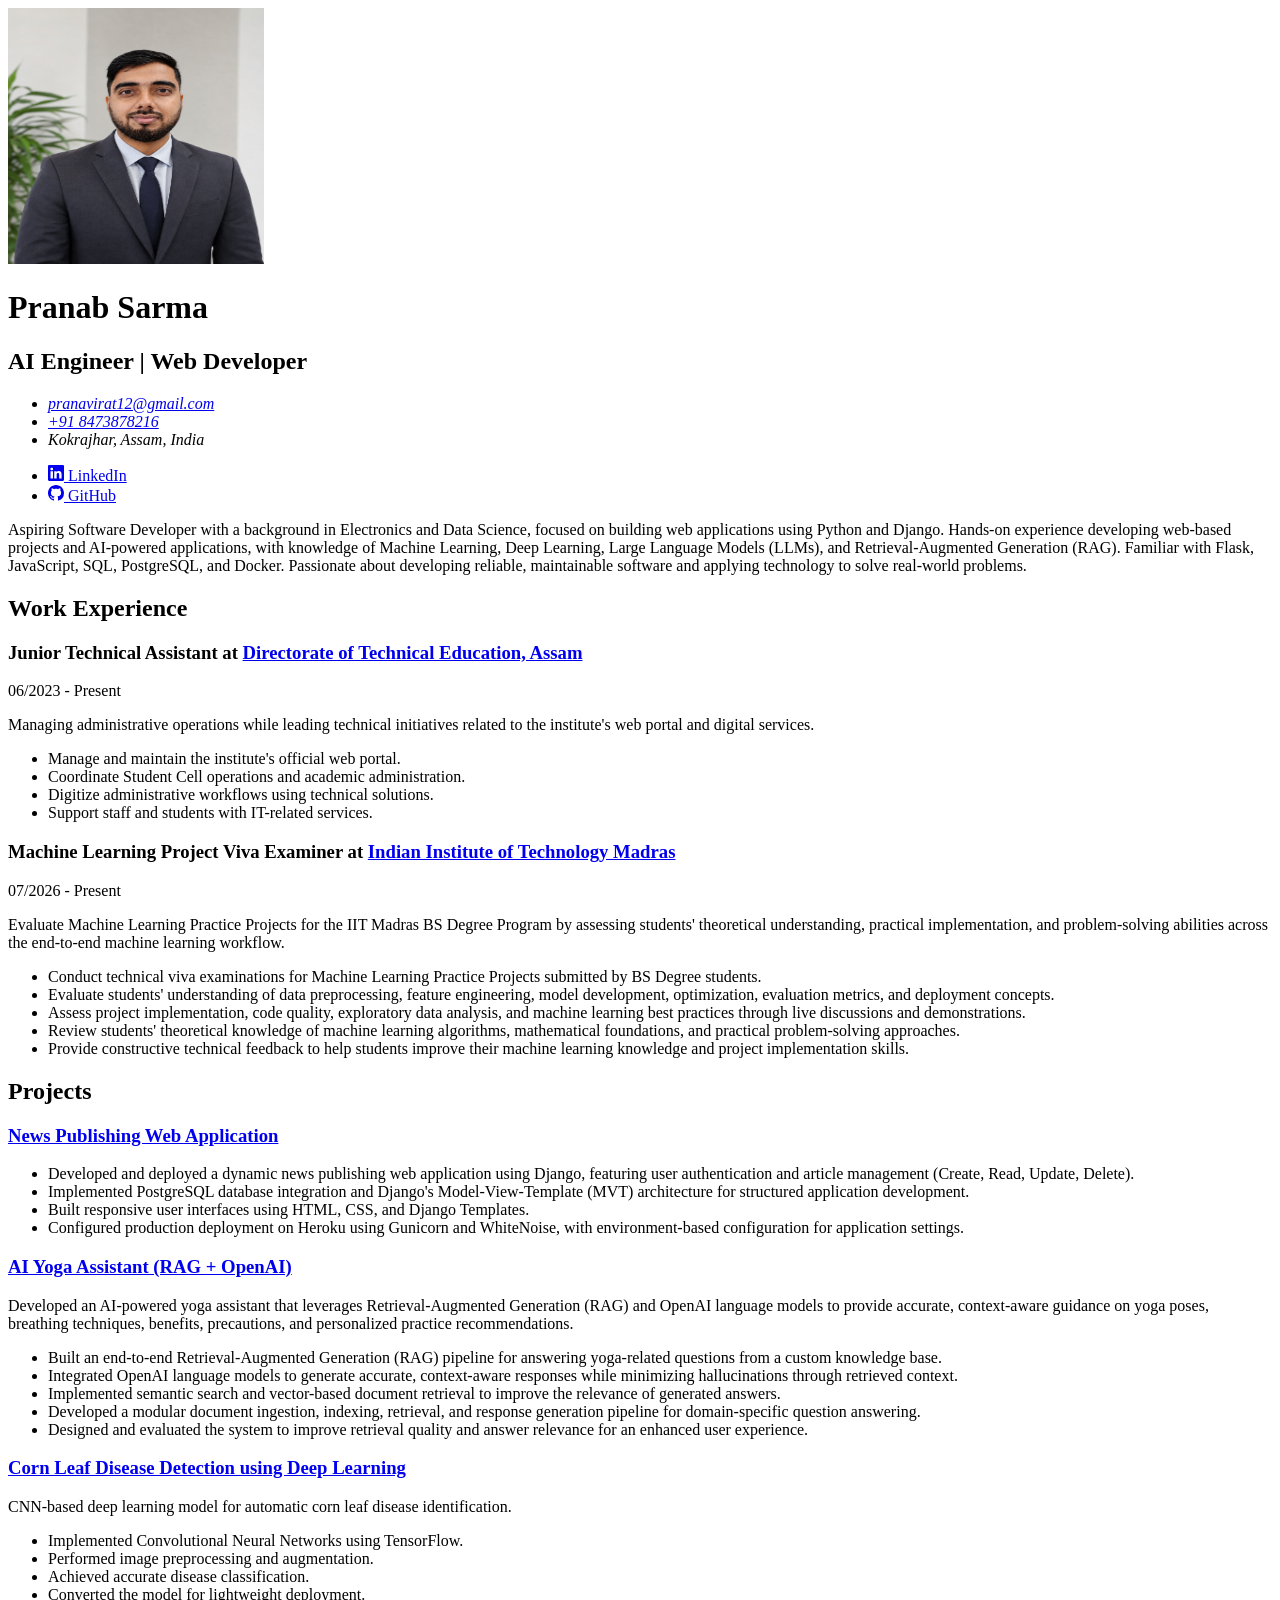
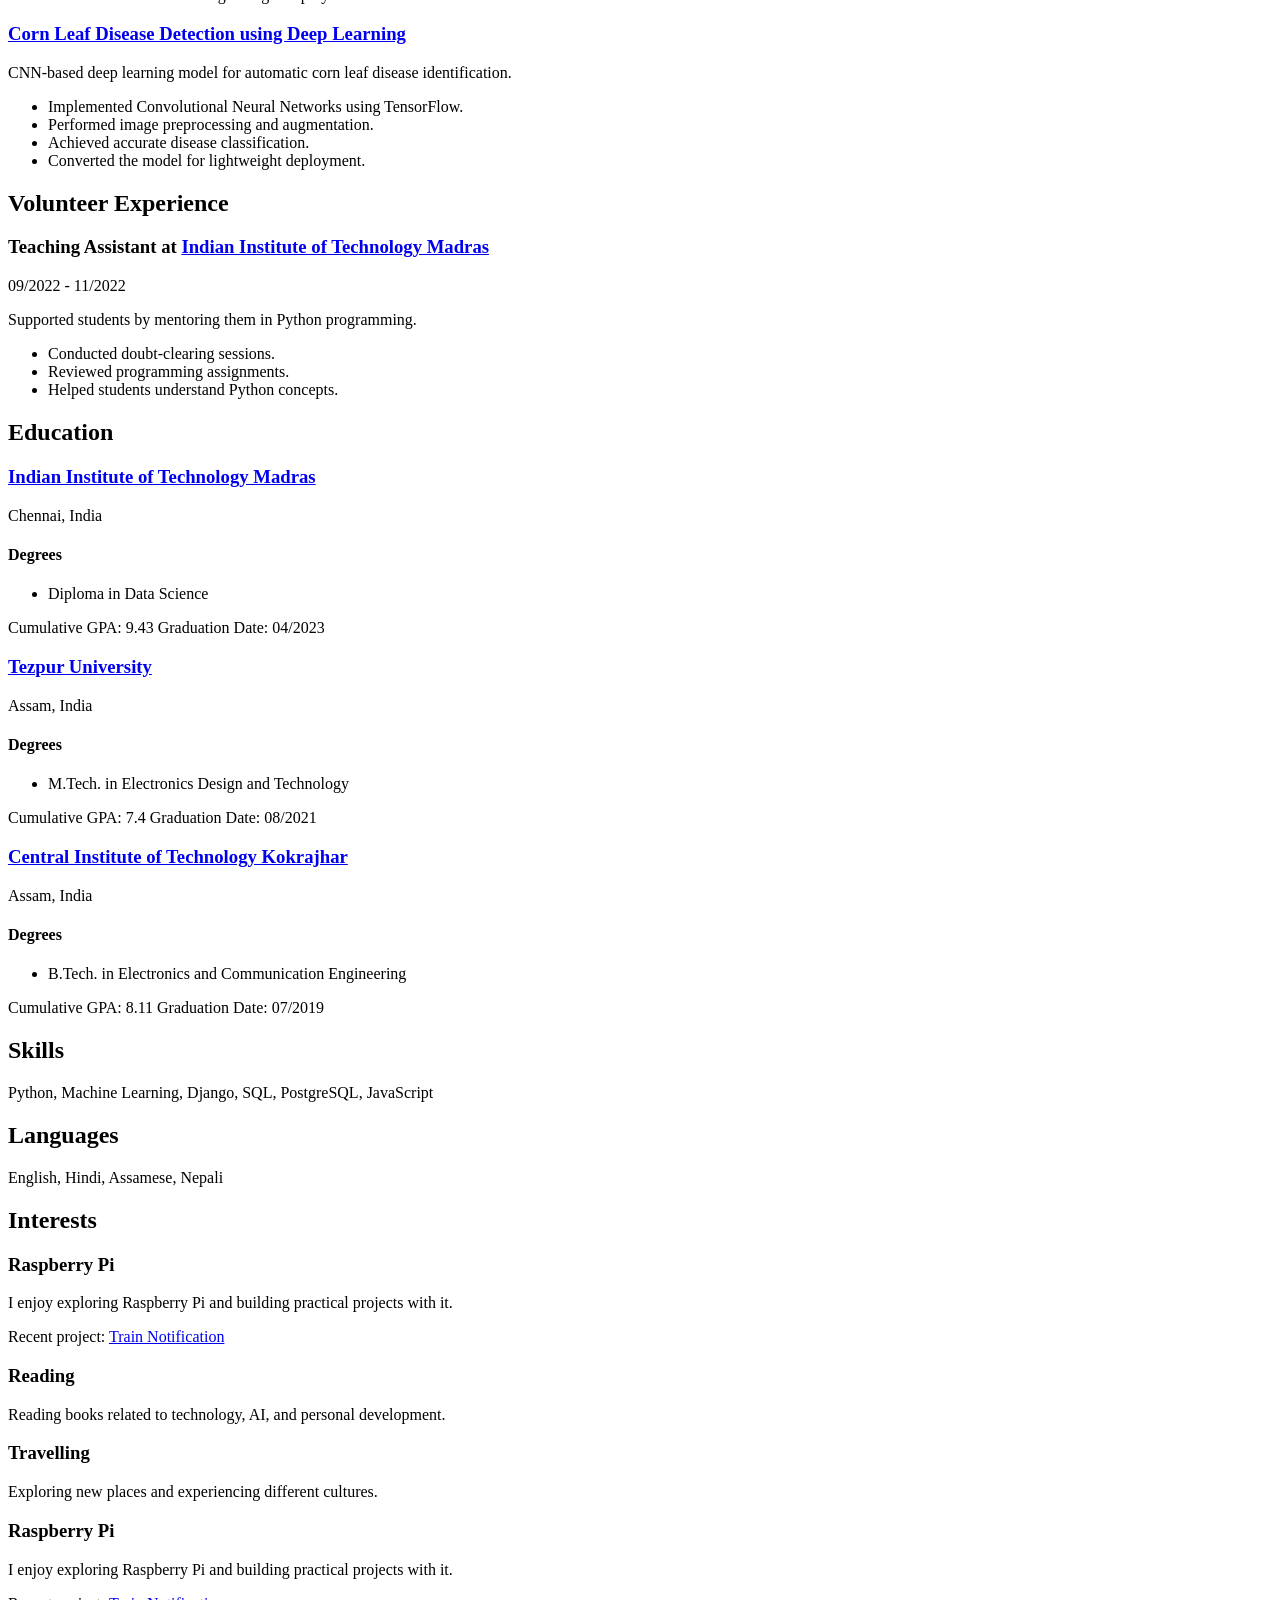
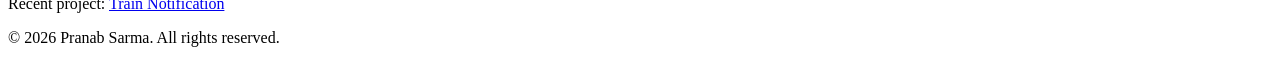
==== index.html @ a47bd24e "Put Raspberry Pi first in interests" ====
<!DOCTYPE html>
<html lang="en">
  <head>
    <meta charset="utf-8">
    <meta name="viewport" content="width=device-width, initial-scale=1">

    <!-- Site Info -->
    <title>Pranab Sarma - Portfolio</title>
    <meta name="description" content="Pranab Sarma - Aspiring Software Developer with a background in Electronics and Data Science, focused on building web applications using Python and Django. Hands-on experience developing web-based projects and AI-powered applications, with knowledge of Machine Learning, Deep Learning, Large Language Models (LLMs), and Retrieval-Augmented Generation (RAG). Familiar with Flask, JavaScript, SQL, PostgreSQL, and Docker. Passionate about developing reliable, maintainable software and applying technology to solve real-world problems.">
    <meta name="author" content="Pranab Sarma">

    <!-- Open Graph Tags: The title of the page for social media sharing. It can match the title tag or be more descriptive. -->
    <meta property="og:title" content="Pranab Sarma">

    <!-- Open Graph Tags: Typically set to "website" for static sites or "article" for content-heavy pages. -->
    <meta property="og:type" content="website">

    <!-- Open Graph Tags: The URL of the page, used to ensure link previews resolve to the correct page. -->
    <meta property="og:url" content="https://pranabsarma.me/index.html">

    <!-- Open Graph Tags: URL of an image that represents the page. Useful for link previews. -->
    <meta property="og:image" content="https://pranabsarma.me/portfolio_media/profile.png">

    <!-- Open Graph Tags: Provides an alternative text for the image to improve accessibility. -->
    <meta property="og:image:alt" content="Pranab Sarma Profile Image">

    <!-- Preconnect for Google Fonts -->
    <link rel="preconnect" href="https://fonts.googleapis.com">
    <link rel="preconnect" href="https://fonts.gstatic.com" crossorigin>

    <!-- Custom Font -->
    <link href="https://fonts.googleapis.com/css2?family=Montserrat:ital,wght@0,100..900;1,100..900&family=Nunito:ital,wght@0,200..1000;1,200..1000&display=swap"
          rel="stylesheet">

    <!-- Stylesheet -->
    <link rel="stylesheet" href="css/modern_normalize.css" />
    <link rel="stylesheet" href="css/html5bp.css">
    <link rel="stylesheet" href="css/main.css">

    <!-- Set a theme color that matches your website's primary color -->
    <meta name="theme-color" content="#fafafa">

    <!-- Favicon for all browsers -->
    <link rel="icon" href="/favicon.ico" sizes="any">
    <link rel="icon" href="/icon.svg" type="image/svg+xml">

    <!-- Apple touch icon for iOS devices -->
    <link rel="apple-touch-icon" sizes="180x180" href="/icon.png">

    <!-- Web app manifest for Progressive Web Apps -->
    <link rel="manifest" href="/site.webmanifest">

    <!-- Content Security Policy: Uncomment to enhance security by restricting where content can be loaded from (useful for preventing certain attacks like XSS). Update if adding external sources (e.g., Google Fonts, Bootstrap CDN, analytics, etc). -->
    <!-- <meta http-equiv="Content-Security-Policy" content=" default-src 'self'; script-src 'self' code.jquery.com; style-src 'self' fonts.googleapis.com; font-src fonts.gstatic.com; img-src 'self' images.examplecdn.com; "> -->
  </head>

  <body>
    <header class="page-header">
      <div class="container">
        <div class="header-top flex-responsive">
          
            <img class="header-image"
                 width="256"
                 height="256"
                 src="portfolio_media/profile.png"
                 alt="Pranab Sarma Profile Image" />
          
          <div class="header-info">
            <h1>Pranab Sarma</h1>
            <h2 class="header-label">AI Engineer | Web Developer</h2>
            
              <address>
                <ul class="inline-list flex-responsive">
                  
                    <li>
                      <a href="mailto:pranavirat12@gmail.com">pranavirat12@gmail.com</a>
                    </li>
                  
                  
                    <li>
                      <a href="tel:++91 8473878216">+91 8473878216</a>
                    </li>
                  
                  <li>Kokrajhar, Assam, India</li>
                </ul>
              </address>
            
            
              <ul class="inline-list flex-responsive">
                
                  <li>
                    <a href="https://linkedin.com/in/pranabsarma18"
                       rel="noopener noreferrer"
                       aria-label="LinkedIn"
                       class="link-with-icon">
                      <svg aria-hidden="true"
     xmlns="http://www.w3.org/2000/svg"
     role="img"
     width="16"
     height="16"
     fill="currentColor"
     class="bi bi-linkedin"
     viewBox="0 0 16 16">
  <path d="M0 1.146C0 .513.526 0 1.175 0h13.65C15.474 0 16 .513 16 1.146v13.708c0 .633-.526 1.146-1.175 1.146H1.175C.526 16 0 15.487 0 14.854zm4.943 12.248V6.169H2.542v7.225zm-1.2-8.212c.837 0 1.358-.554 1.358-1.248-.015-.709-.52-1.248-1.342-1.248S2.4 3.226 2.4 3.934c0 .694.521 1.248 1.327 1.248zm4.908 8.212V9.359c0-.216.016-.432.08-.586.173-.431.568-.878 1.232-.878.869 0 1.216.662 1.216 1.634v3.865h2.401V9.25c0-2.22-1.184-3.252-2.764-3.252-1.274 0-1.845.7-2.165 1.193v.025h-.016l.016-.025V6.169h-2.4c.03.678 0 7.225 0 7.225z" />
</svg>

                      LinkedIn
                    </a>
                  </li>
                
                  <li>
                    <a href="https://github.com/pranabsarma18"
                       rel="noopener noreferrer"
                       aria-label="GitHub"
                       class="link-with-icon">
                      <svg aria-hidden="true"
     xmlns="http://www.w3.org/2000/svg"
     role="img"
     width="16"
     height="16"
     fill="currentColor"
     class="bi bi-github"
     viewBox="0 0 16 16">
  <path d="M8 0C3.58 0 0 3.58 0 8c0 3.54 2.29 6.53 5.47 7.59.4.07.55-.17.55-.38 0-.19-.01-.82-.01-1.49-2.01.37-2.53-.49-2.69-.94-.09-.23-.48-.94-.82-1.13-.28-.15-.68-.52-.01-.53.63-.01 1.08.58 1.23.82.72 1.21 1.87.87 2.33.66.07-.52.28-.87.51-1.07-1.78-.2-3.64-.89-3.64-3.95 0-.87.31-1.59.82-2.15-.08-.2-.36-1.02.08-2.12 0 0 .67-.21 2.2.82.64-.18 1.32-.27 2-.27s1.36.09 2 .27c1.53-1.04 2.2-.82 2.2-.82.44 1.1.16 1.92.08 2.12.51.56.82 1.27.82 2.15 0 3.07-1.87 3.75-3.65 3.95.29.25.54.73.54 1.48 0 1.07-.01 1.93-.01 2.2 0 .21.15.46.55.38A8.01 8.01 0 0 0 16 8c0-4.42-3.58-8-8-8" />
</svg>

                      GitHub
                    </a>
                  </li>
                
              </ul>
            
            <p class="header-summary">Aspiring Software Developer with a background in Electronics and Data Science, focused on building web applications using Python and Django. Hands-on experience developing web-based projects and AI-powered applications, with knowledge of Machine Learning, Deep Learning, Large Language Models (LLMs), and Retrieval-Augmented Generation (RAG). Familiar with Flask, JavaScript, SQL, PostgreSQL, and Docker. Passionate about developing reliable, maintainable software and applying technology to solve real-world problems.</p>
          </div>
        </div>
      </div>
    </header>

    <div class="page-content">
      <div class="container">
        <main>
          
            <section>
              <h2 class="section-heading">Work Experience</h2>
              
                <section>
                  <h3>
                    
                      Junior Technical Assistant at <a href="https://dte.assam.gov.in/">Directorate of Technical Education, Assam</a>
                    
                  </h3>
                  
                    <p class="section-label">06/2023 - Present</p>
                  
                  <p>Managing administrative operations while leading technical initiatives related to the institute&#39;s web portal and digital services.</p>
                  
                    <ul>
                      <li>Manage and maintain the institute&#39;s official web portal.</li><li>Coordinate Student Cell operations and academic administration.</li><li>Digitize administrative workflows using technical solutions.</li><li>Support staff and students with IT-related services.</li>
                    </ul>
                  
                </section>
              
                <section>
                  <h3>
                    
                      Machine Learning Project Viva Examiner at <a href="https://study.iitm.ac.in/">Indian Institute of Technology Madras</a>
                    
                  </h3>
                  
                    <p class="section-label">07/2026 - Present</p>
                  
                  <p>Evaluate Machine Learning Practice Projects for the IIT Madras BS Degree Program by assessing students&#39; theoretical understanding, practical implementation, and problem-solving abilities across the end-to-end machine learning workflow.</p>
                  
                    <ul>
                      <li>Conduct technical viva examinations for Machine Learning Practice Projects submitted by BS Degree students.</li><li>Evaluate students&#39; understanding of data preprocessing, feature engineering, model development, optimization, evaluation metrics, and deployment concepts.</li><li>Assess project implementation, code quality, exploratory data analysis, and machine learning best practices through live discussions and demonstrations.</li><li>Review students&#39; theoretical knowledge of machine learning algorithms, mathematical foundations, and practical problem-solving approaches.</li><li>Provide constructive technical feedback to help students improve their machine learning knowledge and project implementation skills.</li>
                    </ul>
                  
                </section>
              
            </section>
          

          
            <section>
              <h2 class="section-heading">Projects</h2>
              
                <section>
                  <h3>
                    
                      <a href="https://github.com/pranabsarma18/news">News Publishing Web Application</a>
                    
                  </h3>
                  
                  
                    <ul>
                      <li>Developed and deployed a dynamic news publishing web application using Django, featuring user authentication and article management (Create, Read, Update, Delete).</li><li>Implemented PostgreSQL database integration and Django&#39;s Model-View-Template (MVT) architecture for structured application development.</li><li>Built responsive user interfaces using HTML, CSS, and Django Templates.</li><li>Configured production deployment on Heroku using Gunicorn and WhiteNoise, with environment-based configuration for application settings.</li>
                    </ul>
                  
                  
                </section>
              
                <section>
                  <h3>
                    
                      <a href="https://github.com/pranabsarma18/yoga-assistant">AI Yoga Assistant (RAG + OpenAI)</a>
                    
                  </h3>
                  <p>Developed an AI-powered yoga assistant that leverages Retrieval-Augmented Generation (RAG) and OpenAI language models to provide accurate, context-aware guidance on yoga poses, breathing techniques, benefits, precautions, and personalized practice recommendations.</p>
                  
                    <ul>
                      <li>Built an end-to-end Retrieval-Augmented Generation (RAG) pipeline for answering yoga-related questions from a custom knowledge base.</li><li>Integrated OpenAI language models to generate accurate, context-aware responses while minimizing hallucinations through retrieved context.</li><li>Implemented semantic search and vector-based document retrieval to improve the relevance of generated answers.</li><li>Developed a modular document ingestion, indexing, retrieval, and response generation pipeline for domain-specific question answering.</li><li>Designed and evaluated the system to improve retrieval quality and answer relevance for an enhanced user experience.</li>
                    </ul>
                  
                  
                </section>
              
                <section>
                  <h3>
                    
                      <a href="https://github.com/pranabsarma18/mlzoomcamp-capstone1">Corn Leaf Disease Detection using Deep Learning</a>
                    
                  </h3>
                  <p>CNN-based deep learning model for automatic corn leaf disease identification.</p>
                  
                    <ul>
                      <li>Implemented Convolutional Neural Networks using TensorFlow.</li><li>Performed image preprocessing and augmentation.</li><li>Achieved accurate disease classification.</li><li>Converted the model for lightweight deployment.</li>
                    </ul>
                  
                  
                </section>
              
                <section>
                  <h3>
                    
                      <a href="https://github.com/pranabsarma18/mlzoomcamp-capstone1">Corn Leaf Disease Detection using Deep Learning</a>
                    
                  </h3>
                  <p>CNN-based deep learning model for automatic corn leaf disease identification.</p>
                  
                    <ul>
                      <li>Implemented Convolutional Neural Networks using TensorFlow.</li><li>Performed image preprocessing and augmentation.</li><li>Achieved accurate disease classification.</li><li>Converted the model for lightweight deployment.</li>
                    </ul>
                  
                  
                </section>
              
            </section>
          

          
            <section>
              <h2 class="section-heading">Volunteer Experience</h2>
              
                <section>
                  <h3>
                    
                      Teaching Assistant at <a href="https://study.iitm.ac.in/">Indian Institute of Technology Madras</a>
                    
                  </h3>
                  
                    <p class="section-label">09/2022 - 11/2022</p>
                  
                  <p>Supported students by mentoring them in Python programming.</p>
                  
                    <ul>
                      <li>Conducted doubt-clearing sessions.</li><li>Reviewed programming assignments.</li><li>Helped students understand Python concepts.</li>
                    </ul>
                  
                </section>
              
            </section>
          

          
        </main>

        <!-- Sidebar Section -->
        <aside>
          
            <section>
              <h2 class="section-heading">Education</h2>
              
                <section>
                  <h3>
                    
                      <a href="https://study.iitm.ac.in/">Indian Institute of Technology Madras</a>
                    
                  </h3>
                  <p class="section-label">Chennai, India</p>
                  
                    <h4>Degrees</h4>
                    <ul>
                      <li>Diploma in Data Science</li>
                    </ul>
                  
                  
                  
                    <p>
                      
                      <span class="block">Cumulative GPA: 9.43</span>
                      <span class="block">Graduation Date: 04/2023</span>
                    </p>
                  
                </section>
              
                <section>
                  <h3>
                    
                      <a href="https://www.tezuniv.ac.in/">Tezpur University</a>
                    
                  </h3>
                  <p class="section-label">Assam, India</p>
                  
                    <h4>Degrees</h4>
                    <ul>
                      <li>M.Tech. in Electronics Design and Technology</li>
                    </ul>
                  
                  
                  
                    <p>
                      
                      <span class="block">Cumulative GPA: 7.4</span>
                      <span class="block">Graduation Date: 08/2021</span>
                    </p>
                  
                </section>
              
                <section>
                  <h3>
                    
                      <a href="https://cit.ac.in/">Central Institute of Technology Kokrajhar</a>
                    
                  </h3>
                  <p class="section-label">Assam, India</p>
                  
                    <h4>Degrees</h4>
                    <ul>
                      <li>B.Tech. in Electronics and Communication Engineering</li>
                    </ul>
                  
                  
                  
                    <p>
                      
                      <span class="block">Cumulative GPA: 8.11</span>
                      <span class="block">Graduation Date: 07/2019</span>
                    </p>
                  
                </section>
              
            </section>
          

          
            <section>
              <h2 class="section-heading">Skills</h2>
              <p class="skills-list">
                
                  Python, 
                
                  Machine Learning, 
                
                  Django, 
                
                  SQL, 
                
                  PostgreSQL, 
                
                  JavaScript
                
              </p>
            </section>
          

          
            <section>
              <h2 class="section-heading">Languages</h2>
              <p class="languages-list">
                
                  English, 
                
                  Hindi, 
                
                  Assamese, 
                
                  Nepali
                
              </p>
            </section>
          

          
            <section>
              <h2 class="section-heading">Interests</h2>
              
                <section>
                  <h3>Raspberry Pi</h3>
                  <p>I enjoy exploring Raspberry Pi and building practical projects with it.</p>
                  
                    <p>Recent project: <a href="https://github.com/pranabsarma18/train-notification">Train Notification</a></p>
                  
                  
                </section>
              
                <section>
                  <h3>Reading</h3>
                  <p>Reading books related to technology, AI, and personal development.</p>
                  
                  
                </section>
              
                <section>
                  <h3>Travelling</h3>
                  <p>Exploring new places and experiencing different cultures.</p>
                  
                  
                </section>
              
                <section>
                  <h3>Raspberry Pi</h3>
                  <p>I enjoy exploring Raspberry Pi and building practical projects with it.</p>
                  
                    <p>Recent project: <a href="https://github.com/pranabsarma18/train-notification">Train Notification</a></p>
                  
                  
                </section>
              
            </section>
          
        </aside>
      </div>
    </div>

    <footer class="page-footer">
      <div class="container">
        <p>© 2026 Pranab Sarma. All rights reserved.</p>
      </div>
    </footer>

    <script src="js/app.js"></script>
  </body>
</html>
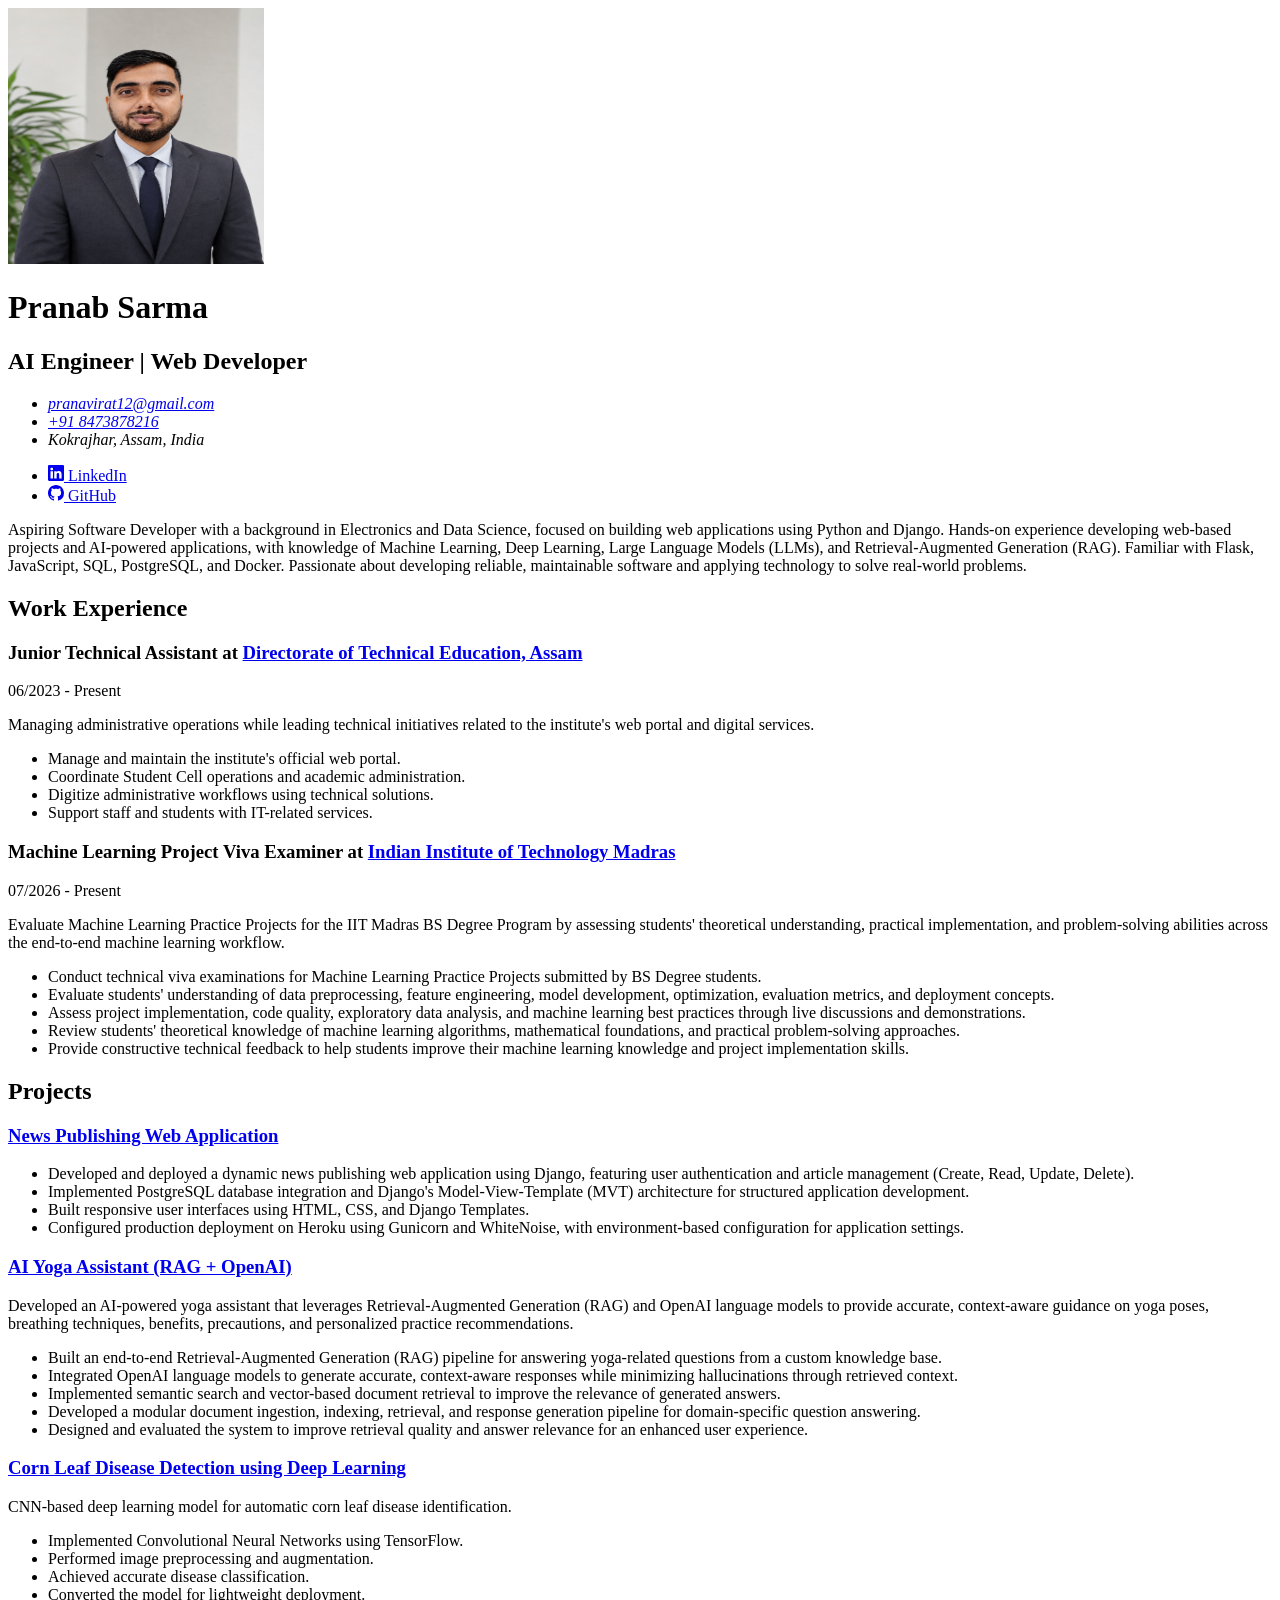
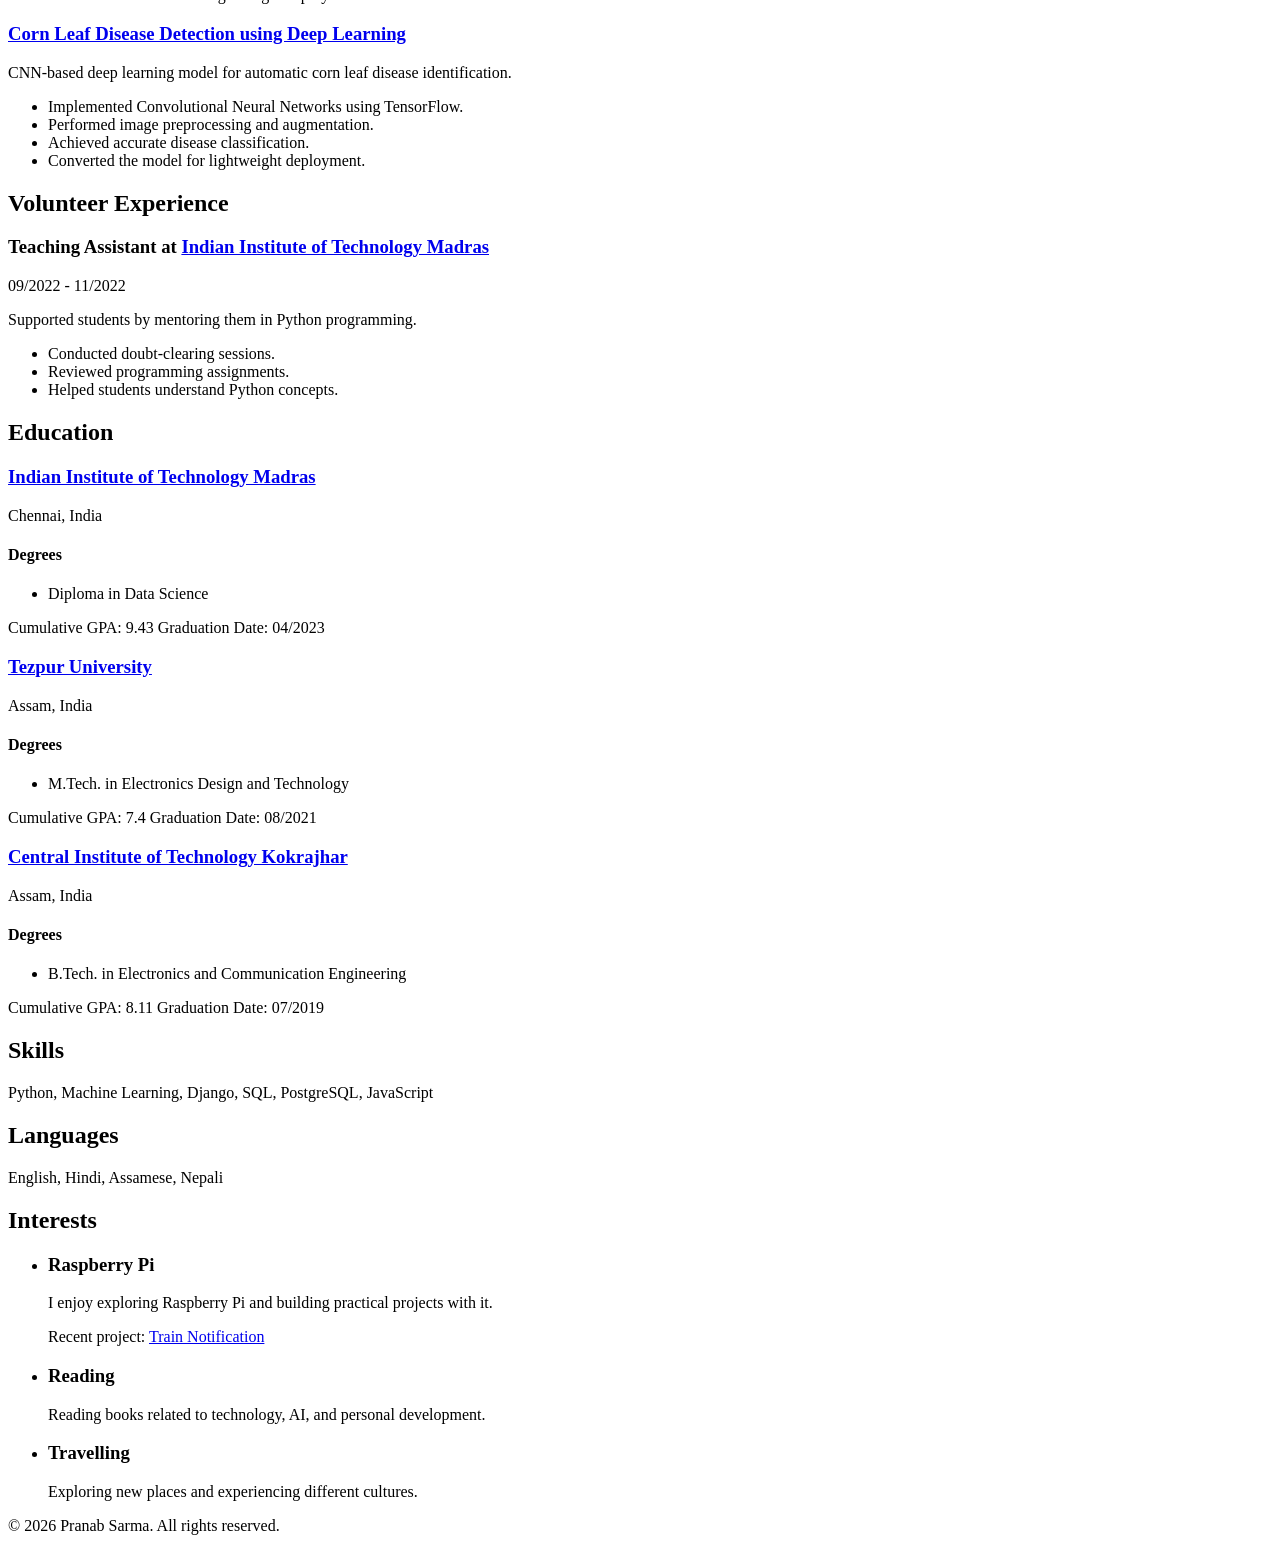
==== commit 77626e5f: "Show interests as bullet points" ====
--- a/index.html
+++ b/index.html
@@ -393,39 +393,32 @@
           
             <section>
               <h2 class="section-heading">Interests</h2>
-              
-                <section>
+              <ul class="interests-list">
+              
+                <li>
                   <h3>Raspberry Pi</h3>
                   <p>I enjoy exploring Raspberry Pi and building practical projects with it.</p>
                   
                     <p>Recent project: <a href="https://github.com/pranabsarma18/train-notification">Train Notification</a></p>
                   
                   
-                </section>
-              
-                <section>
+                </li>
+              
+                <li>
                   <h3>Reading</h3>
                   <p>Reading books related to technology, AI, and personal development.</p>
                   
                   
-                </section>
-              
-                <section>
+                </li>
+              
+                <li>
                   <h3>Travelling</h3>
                   <p>Exploring new places and experiencing different cultures.</p>
                   
                   
-                </section>
-              
-                <section>
-                  <h3>Raspberry Pi</h3>
-                  <p>I enjoy exploring Raspberry Pi and building practical projects with it.</p>
-                  
-                    <p>Recent project: <a href="https://github.com/pranabsarma18/train-notification">Train Notification</a></p>
-                  
-                  
-                </section>
-              
+                </li>
+              
+              </ul>
             </section>
           
         </aside>
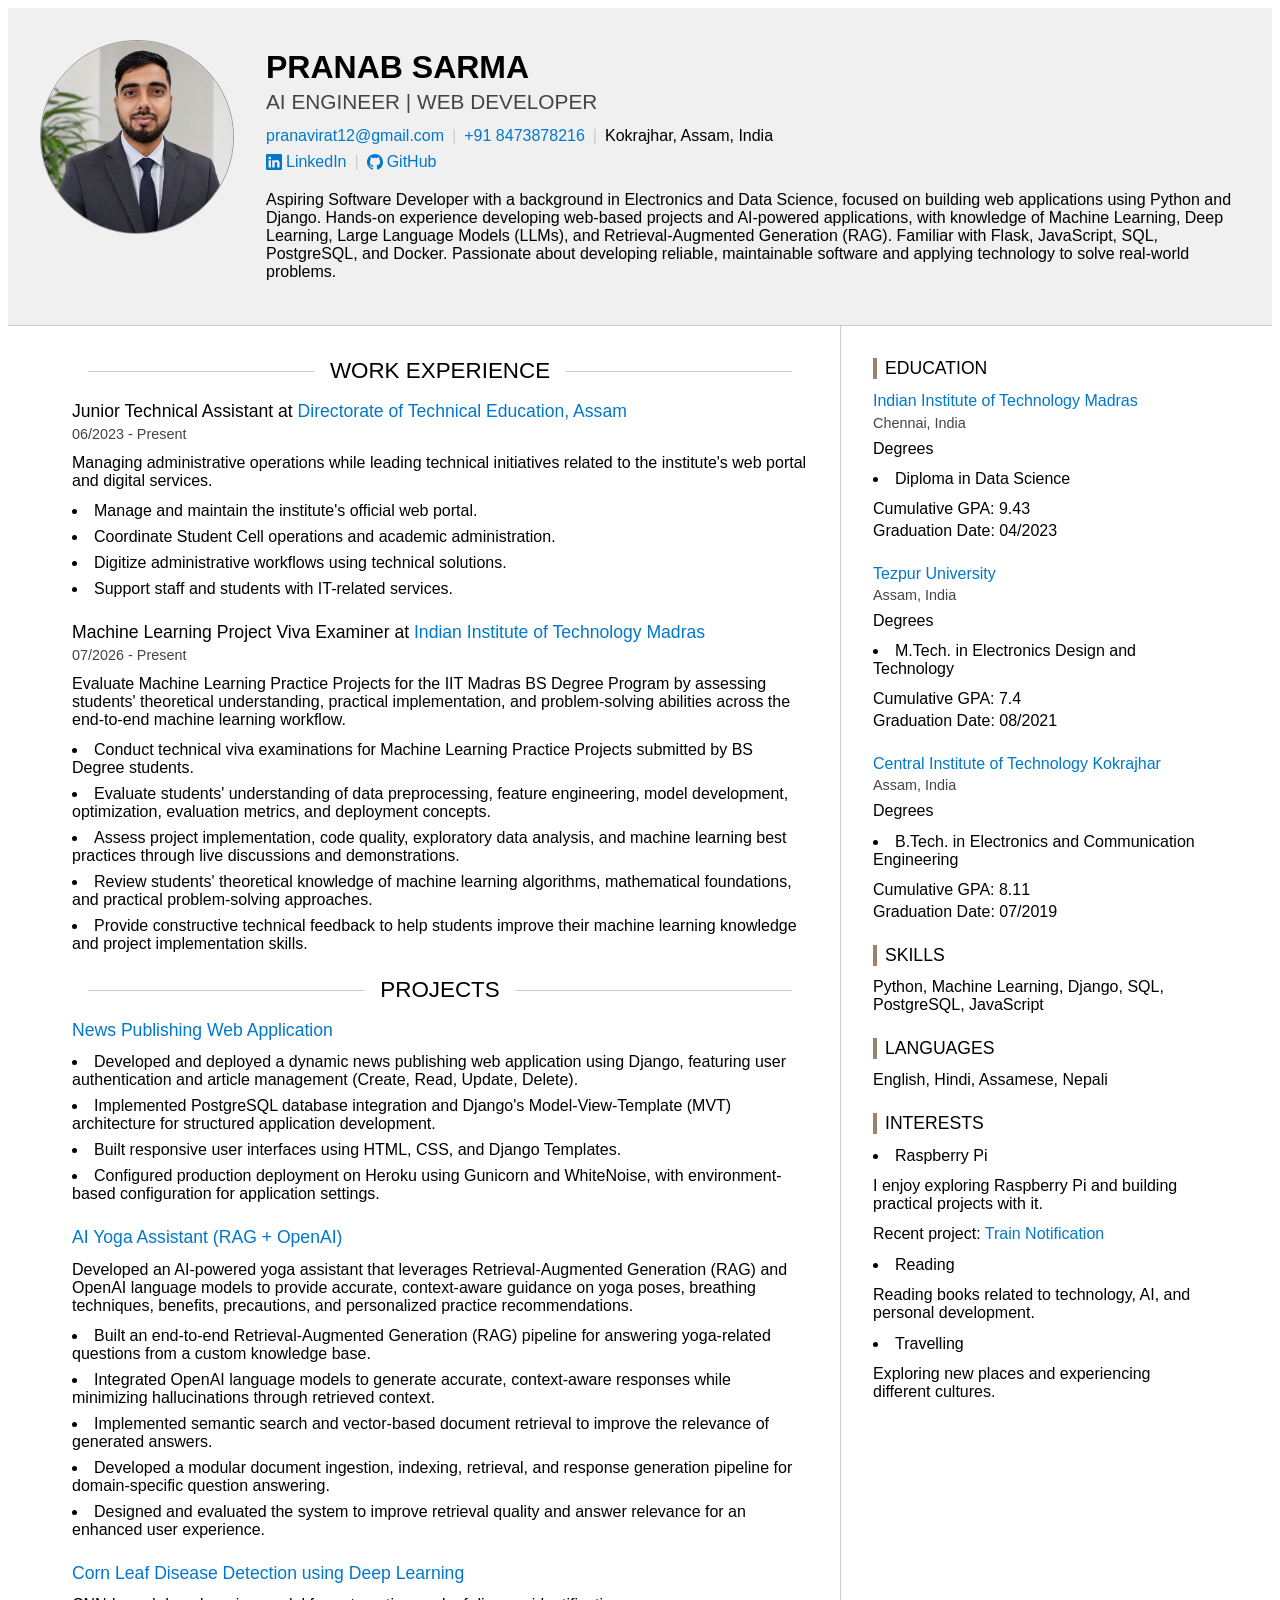
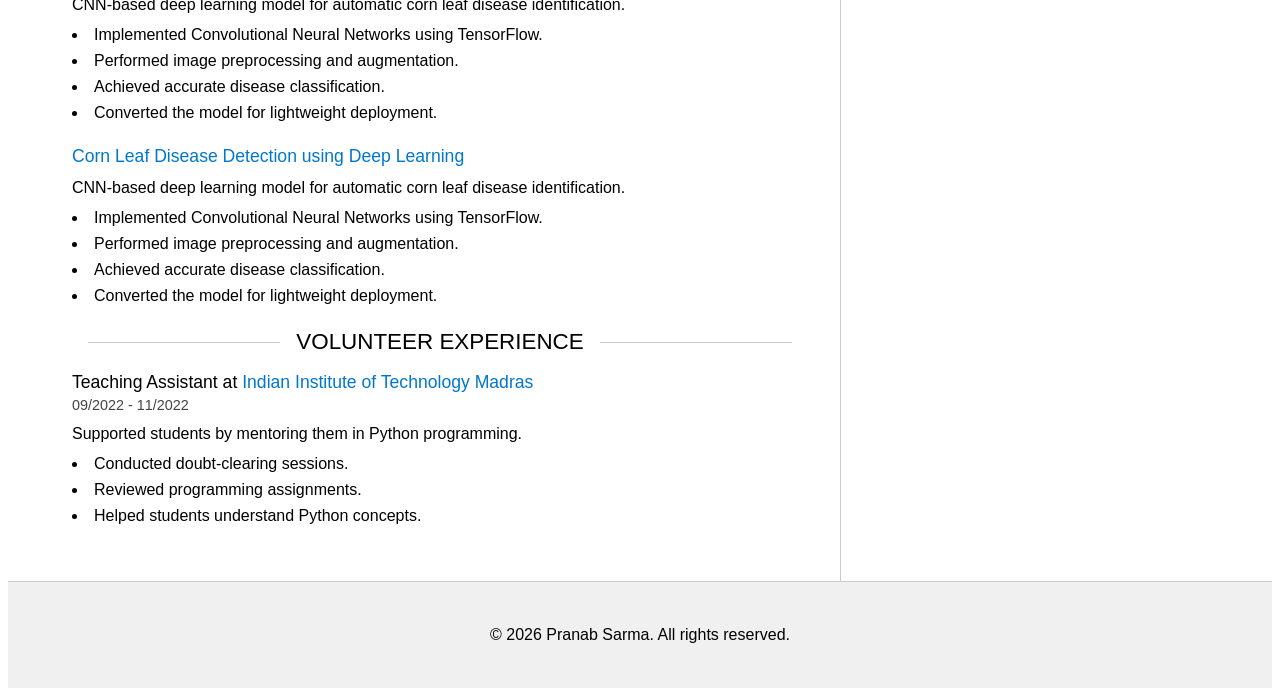
==== commit 8e932e9a: "Align interest bullets with their names" ====
--- a/index.html
+++ b/index.html
@@ -396,7 +396,7 @@
               <ul class="interests-list">
               
                 <li>
-                  <h3>Raspberry Pi</h3>
+                  <h3 class="interest-name">Raspberry Pi</h3>
                   <p>I enjoy exploring Raspberry Pi and building practical projects with it.</p>
                   
                     <p>Recent project: <a href="https://github.com/pranabsarma18/train-notification">Train Notification</a></p>
@@ -405,14 +405,14 @@
                 </li>
               
                 <li>
-                  <h3>Reading</h3>
+                  <h3 class="interest-name">Reading</h3>
                   <p>Reading books related to technology, AI, and personal development.</p>
                   
                   
                 </li>
               
                 <li>
-                  <h3>Travelling</h3>
+                  <h3 class="interest-name">Travelling</h3>
                   <p>Exploring new places and experiencing different cultures.</p>
                   
                   
--- a/css/main.css
+++ b/css/main.css
@@ -0,0 +1,477 @@
+:root {
+  --link-color: #0077cc;
+  --link-color-hover: #00487c;
+  --header-footer-bg-color: #f0f0f0;
+  --aside-accent-color: #9d836b;
+  --skill-bar-fill-color: #f3e4c6;
+  --blockquote-bg-color: #f7fafc;
+  --blockquote-accent-color: #4a5568;
+  --blockquote-text-color: #4a5568;
+  --spacing-inline: 0.5rem;
+}
+
+/* Base Styles */
+body {
+  font-family: "Nunito", "Segoe UI", "Helvetica Neue", Helvetica, Arial,
+    sans-serif;
+  font-weight: 400;
+  display: grid;
+  grid-template-rows: auto 1fr auto;
+  min-height: 100vh;
+}
+
+h1,
+h2,
+h3,
+h4,
+h5,
+h6 {
+  margin: 0;
+  font-family: "Montserrat", "Segoe UI", "Helvetica Neue", Helvetica, Arial,
+    sans-serif;
+  font-weight: 400;
+  line-height: 1.2;
+}
+
+h1 {
+  font-size: 2rem;
+  font-weight: 600;
+  text-transform: uppercase;
+}
+
+h2 {
+  font-size: 1.4rem;
+  font-weight: 500;
+  text-transform: uppercase;
+}
+
+h3 {
+  font-size: 1.1rem;
+  font-weight: 500;
+}
+
+h4 {
+  font-size: 1rem;
+  font-weight: 500;
+}
+
+h5 {
+  font-size: 1rem;
+  font-weight: 500;
+}
+
+h6 {
+  font-size: 1rem;
+  font-weight: 500;
+}
+
+p {
+  margin: 0.75rem 0;
+}
+
+a {
+  color: var(--link-color) !important;
+  text-decoration: none;
+}
+
+a:hover {
+  color: var(--link-color-hover);
+  text-decoration: underline;
+}
+
+address {
+  font-style: normal;
+}
+
+figure,
+ul {
+  margin: 0;
+  padding: 0;
+}
+
+header,
+main,
+aside,
+footer {
+  padding: 2rem;
+}
+
+header {
+  padding-bottom: 0.5rem;
+}
+
+aside {
+  border-top: 1px solid #ccc;
+}
+
+footer {
+  text-align: center;
+}
+
+section {
+  margin-bottom: 1.5rem;
+}
+
+/* Utility */
+.block {
+  display: block;
+  margin: 0.25rem 0;
+}
+
+.flex-responsive {
+  display: flex;
+  flex-direction: column;
+  align-items: center;
+  text-align: center;
+}
+
+/* Main Layout */
+.container {
+  width: 100%;
+  max-width: 1200px;
+  margin: 0 auto;
+}
+
+.page-content .container {
+  display: grid;
+  grid-template-columns: 1fr;
+}
+
+.page-header,
+.page-footer {
+  background: var(--header-footer-bg-color);
+}
+
+.page-header {
+  border-bottom: 1px solid #ccc;
+}
+
+.page-header .container {
+  display: flex;
+  flex-direction: column;
+}
+
+.header-top {
+  gap: 1rem;
+}
+
+.header-image {
+  width: 100%;
+  max-width: 256px;
+  aspect-ratio: 1 / 1;
+  border-radius: 50%;
+  object-fit: cover;
+  border: 1px solid #999;
+}
+
+.header-info ul {
+  margin: 1rem 0;
+}
+
+.link-with-icon {
+  display: flex;
+  align-items: center;
+  gap: 0.25rem;
+}
+
+.header-label {
+  font-size: 1.3rem;
+  color: #444;
+  margin-top: 0.2rem;
+  margin-bottom: 0.8rem;
+}
+
+.header-summary {
+  margin: 1.25rem 0;
+}
+
+.page-footer {
+  border-top: 1px solid #ccc;
+}
+
+.section-heading {
+  display: flex;
+  align-items: center;
+  text-align: center;
+  margin-bottom: 1rem;
+}
+
+.section-heading::before,
+.section-heading::after {
+  content: "";
+  flex: 1;
+  border-bottom: 1px solid #ccc;
+  margin: 0 1rem;
+}
+
+aside .section-heading {
+  align-items: flex-start;
+  text-align: left;
+  border-left: 4px solid var(--aside-accent-color);
+  padding-left: 0.5rem;
+  margin-bottom: 0.75rem;
+}
+
+aside .section-heading::before,
+aside .section-heading::after {
+  content: none;
+}
+
+.section-label {
+  font-size: 0.9rem;
+  color: #444;
+  margin-top: 0.25rem;
+  margin-bottom: 0.5rem;
+}
+
+/* Images */
+img {
+  max-width: 100%;
+  height: auto;
+}
+
+.gallery {
+  display: grid;
+  gap: 1rem;
+  justify-items: center;
+  margin: 0.5rem 0;
+}
+
+.main-gallery {
+  grid-template-columns: 1fr;
+}
+
+.side-gallery {
+  grid-template-columns: 1fr;
+}
+
+figcaption {
+  text-align: center;
+  color: #666;
+  font-size: 0.9rem;
+  margin-top: 0.5rem;
+  font-style: italic;
+}
+
+/* Lists */
+main ul,
+aside ul {
+  list-style-type: disc;
+  list-style-position: inside;
+  padding-left: 0;
+  margin: 0.75rem 0;
+}
+
+main li,
+aside li {
+  margin-bottom: 0.5rem;
+}
+
+.interest-name {
+  display: inline;
+}
+
+.unstyled-list {
+  list-style: none;
+}
+
+.inline-list {
+  list-style: none;
+  gap: 0.25rem;
+}
+
+.inline-list li {
+  display: flex; /* This is for HTML Whitespace Issues */
+}
+
+/* Skillbars */
+.skill-bar {
+  width: 100%;
+  height: 1.5rem;
+  margin-top: 0.25rem;
+  margin-bottom: 1rem;
+  background: #eee;
+  border: 1px solid #848484;
+  border-radius: 2px;
+  overflow: hidden;
+}
+
+.skill-bar-fill {
+  height: 100%;
+  background: var(--skill-bar-fill-color) !important;
+  border-right: 1px solid #848484;
+  border-radius: 2px;
+  display: flex;
+  align-items: center;
+  padding-left: 0.5rem;
+}
+
+.skill-bar-label {
+  color: #333;
+  font-size: 0.9rem;
+  white-space: nowrap;
+}
+
+.w-0 {
+  width: 0%;
+}
+
+.w-10 {
+  width: 10%;
+}
+
+.w-20 {
+  width: 20%;
+}
+
+.w-25 {
+  width: 25%;
+}
+
+.w-30 {
+  width: 30%;
+}
+
+.w-40 {
+  width: 40%;
+}
+
+.w-50 {
+  width: 50%;
+}
+
+.w-60 {
+  width: 60%;
+}
+
+.w-70 {
+  width: 70%;
+}
+
+.w-75 {
+  width: 75%;
+}
+
+.w-80 {
+  width: 80%;
+}
+
+.w-90 {
+  width: 90%;
+}
+
+.w-100 {
+  width: 100%;
+  border-right: none;
+}
+
+/* Blockquotes */
+blockquote {
+  margin: 1rem 2rem;
+  padding: 1.5rem 2rem;
+  background-color: var(--blockquote-bg-color);
+  border-left: 4px solid var(--blockquote-accent-color);
+  font-style: italic;
+  color: var(--blockquote-text-color);
+  line-height: 1.6;
+  border-radius: 0 4px 4px 0;
+  box-shadow: 0 1px 3px rgba(0, 0, 0, 0.1);
+}
+
+@media (min-width: 37.5rem) {
+  .main-gallery {
+    grid-template-columns: repeat(3, 1fr);
+  }
+
+  .side-gallery {
+    grid-template-columns: repeat(2, 1fr);
+  }
+}
+
+@media (min-width: 48rem) {
+  aside {
+    border-top: none;
+    border-left: 1px solid #ccc;
+  }
+
+  aside h1 {
+    font-size: 1.4rem;
+  }
+
+  aside h2 {
+    font-size: 1.1rem;
+  }
+
+  aside h3 {
+    font-size: 1rem;
+  }
+
+  aside h4 {
+    font-size: 1rem;
+  }
+
+  aside h5 {
+    font-size: 1rem;
+  }
+
+  aside h6 {
+    font-size: 1rem;
+  }
+
+  header {
+    padding-bottom: 1.5rem;
+  }
+
+  .flex-responsive {
+    flex-direction: row;
+    align-items: flex-start;
+    text-align: left;
+  }
+
+  .page-content .container {
+    grid-template-columns: 2fr 1fr;
+  }
+
+  .header-top {
+    gap: 2rem;
+  }
+
+  .header-image {
+    max-width: 192px;
+  }
+
+  .header-info {
+    margin-top: 0.5rem;
+  }
+
+  .page-header ul {
+    margin: 0.5rem 0;
+  }
+
+  .inline-list {
+    gap: var(--spacing-inline);
+  }
+
+  .inline-list li:not(:last-child)::after {
+    content: "|";
+    margin-left: var(--spacing-inline);
+    color: #ccc;
+  }
+
+  .side-gallery {
+    grid-template-columns: 1fr;
+  }
+}
+
+@media print {
+  .skill-bar-label {
+    background: transparent !important;
+    background-color: transparent !important;
+    mix-blend-mode: darken;
+  }
+
+  body {
+    -webkit-print-color-adjust: exact !important;
+    print-color-adjust: exact !important;
+  }
+}
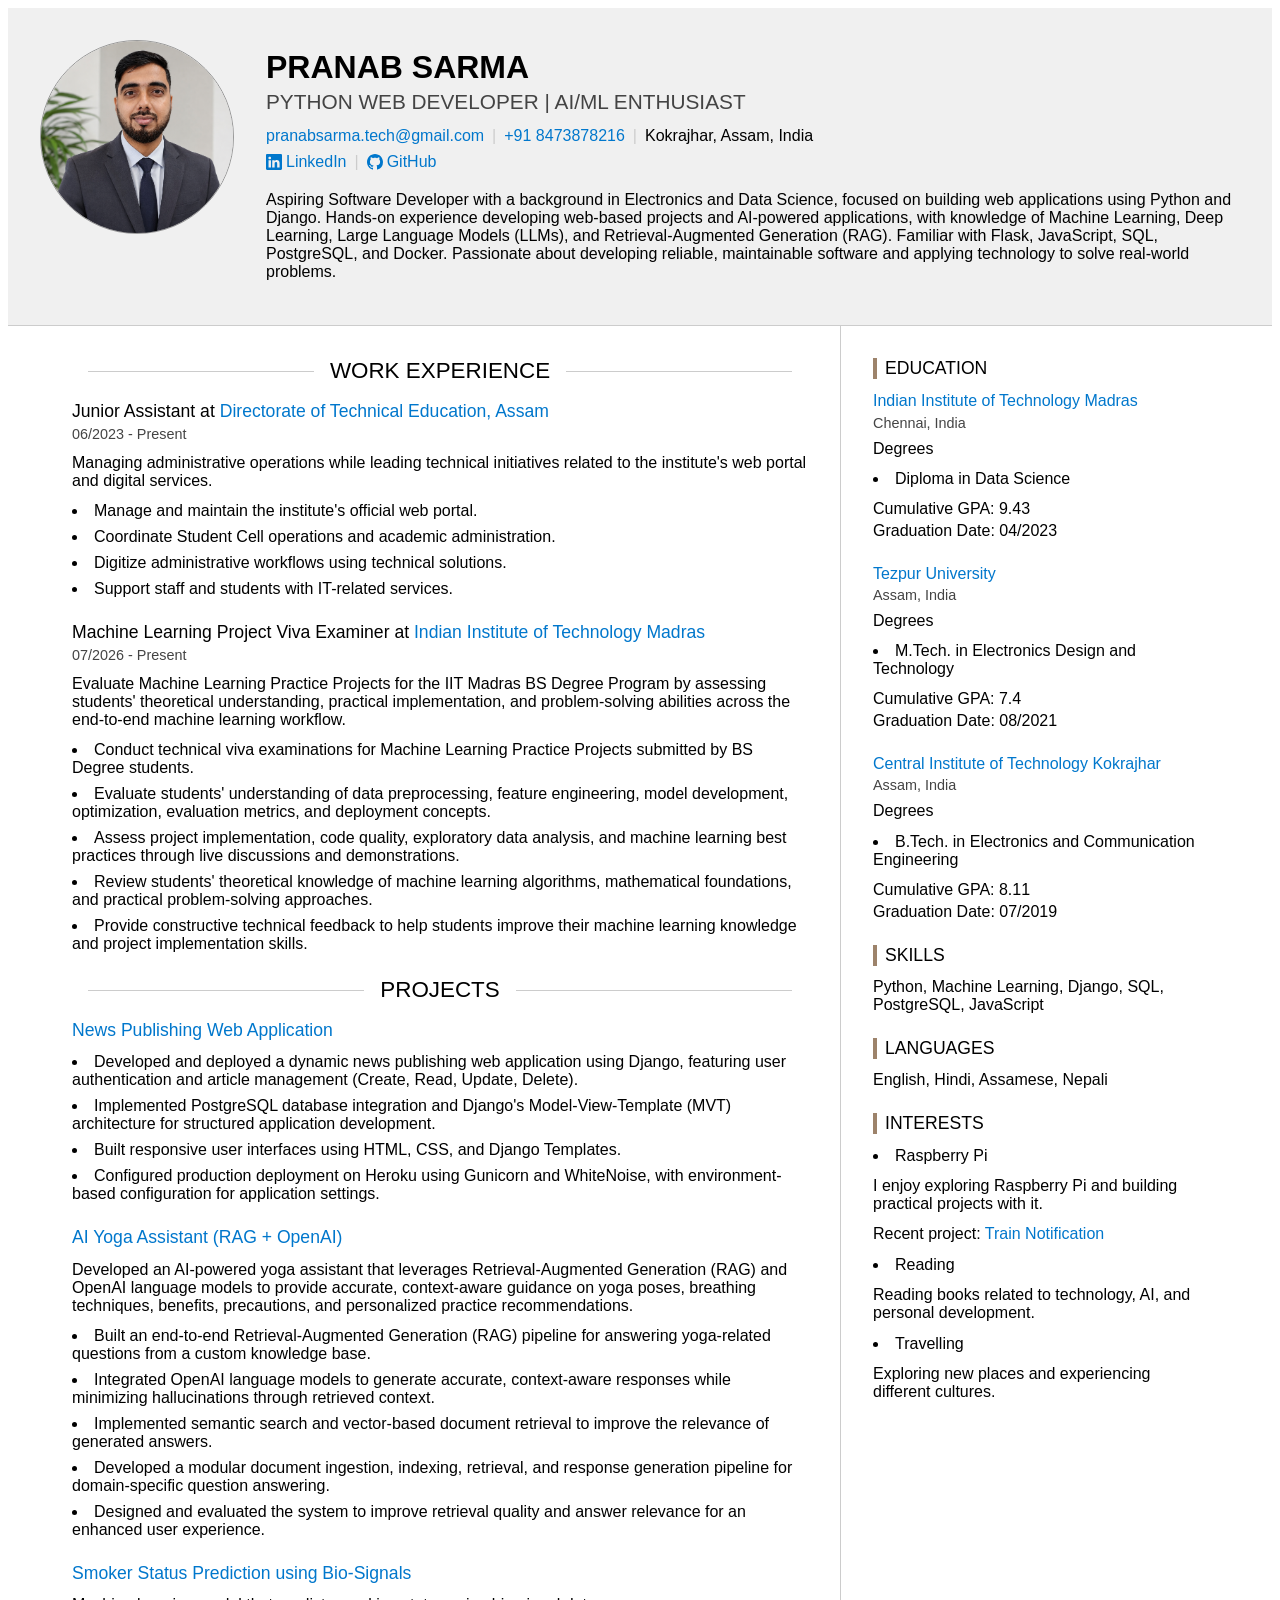
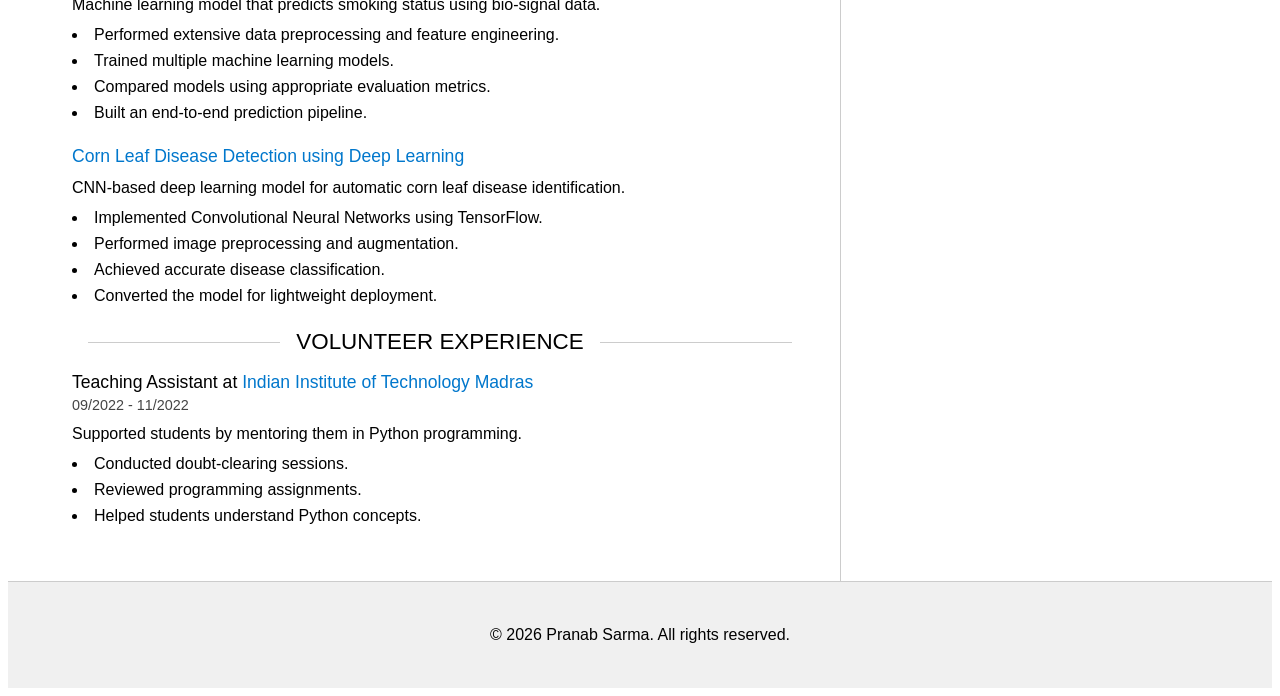
==== commit de18a469: "update favicon" ====
--- a/index.html
+++ b/index.html
@@ -67,13 +67,13 @@
           
           <div class="header-info">
             <h1>Pranab Sarma</h1>
-            <h2 class="header-label">AI Engineer | Web Developer</h2>
+            <h2 class="header-label">Python Web Developer | AI/ML Enthusiast</h2>
             
               <address>
                 <ul class="inline-list flex-responsive">
                   
                     <li>
-                      <a href="mailto:pranavirat12@gmail.com">pranavirat12@gmail.com</a>
+                      <a href="mailto:pranabsarma.tech@gmail.com">pranabsarma.tech@gmail.com</a>
                     </li>
                   
                   
@@ -146,7 +146,7 @@
                 <section>
                   <h3>
                     
-                      Junior Technical Assistant at <a href="https://dte.assam.gov.in/">Directorate of Technical Education, Assam</a>
+                      Junior Assistant at <a href="https://dte.assam.gov.in/">Directorate of Technical Education, Assam</a>
                     
                   </h3>
                   
@@ -217,13 +217,13 @@
                 <section>
                   <h3>
                     
-                      <a href="https://github.com/pranabsarma18/mlzoomcamp-capstone1">Corn Leaf Disease Detection using Deep Learning</a>
-                    
-                  </h3>
-                  <p>CNN-based deep learning model for automatic corn leaf disease identification.</p>
-                  
-                    <ul>
-                      <li>Implemented Convolutional Neural Networks using TensorFlow.</li><li>Performed image preprocessing and augmentation.</li><li>Achieved accurate disease classification.</li><li>Converted the model for lightweight deployment.</li>
+                      <a href="https://github.com/pranabsarma18/mlzoomcamp_midterm">Smoker Status Prediction using Bio-Signals</a>
+                    
+                  </h3>
+                  <p>Machine learning model that predicts smoking status using bio-signal data.</p>
+                  
+                    <ul>
+                      <li>Performed extensive data preprocessing and feature engineering.</li><li>Trained multiple machine learning models.</li><li>Compared models using appropriate evaluation metrics.</li><li>Built an end-to-end prediction pipeline.</li>
                     </ul>
                   
                   
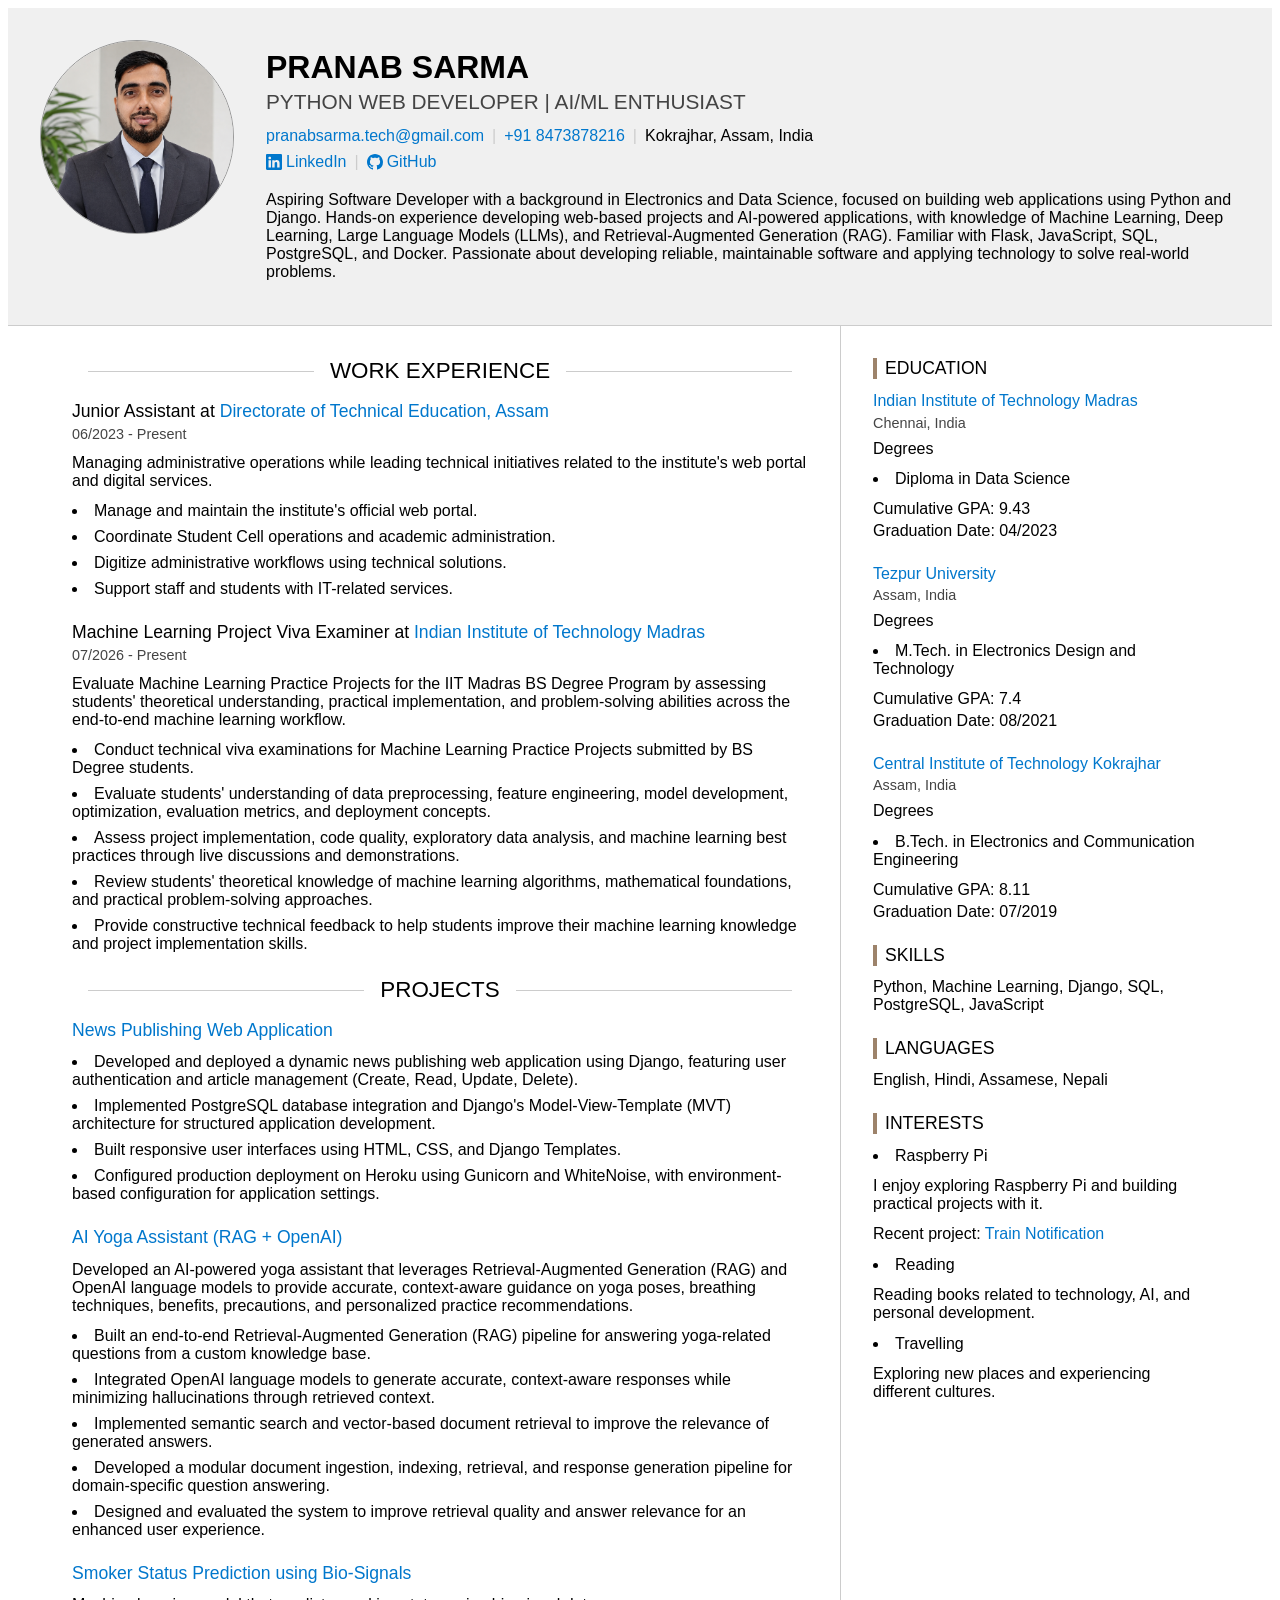
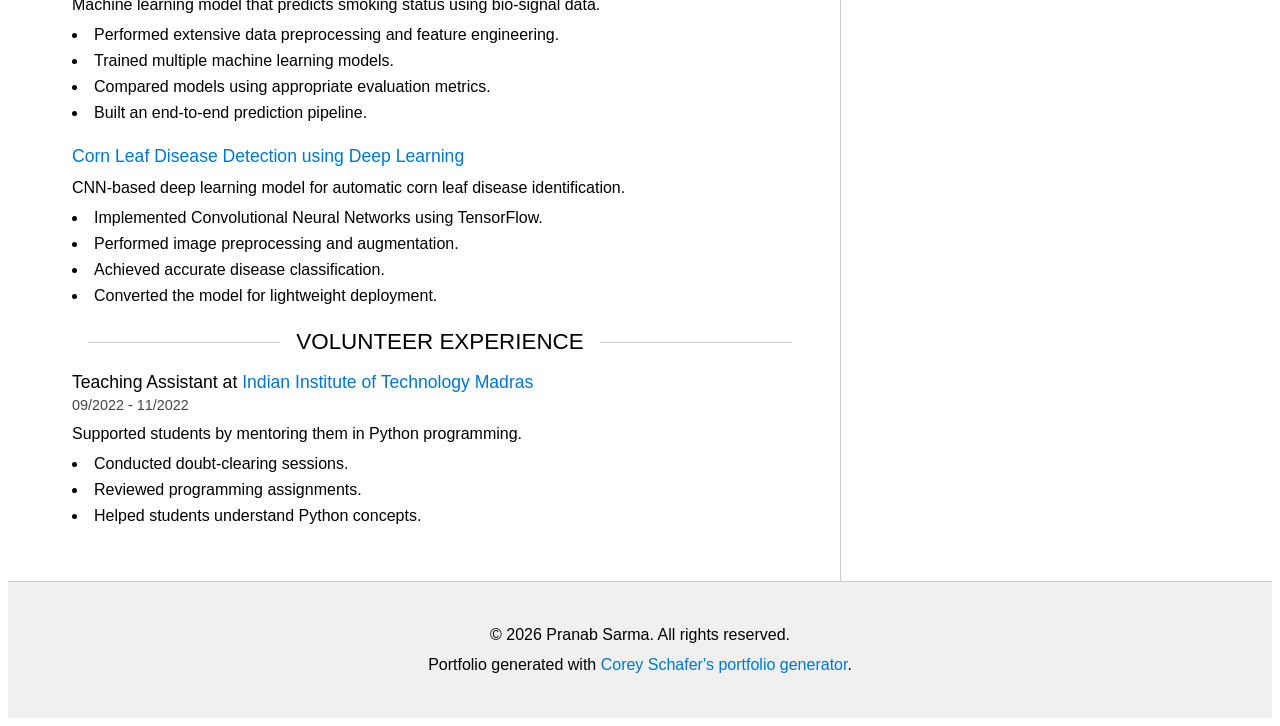
==== commit 48ecdd49: "Add portfolio generator credit to footer" ====
--- a/index.html
+++ b/index.html
@@ -41,8 +41,7 @@
     <meta name="theme-color" content="#fafafa">
 
     <!-- Favicon for all browsers -->
-    <link rel="icon" href="/favicon.ico" sizes="any">
-    <link rel="icon" href="/icon.svg" type="image/svg+xml">
+    <link rel="icon" href="/favicon.ico?v=99d27706" type="image/x-icon">
 
     <!-- Apple touch icon for iOS devices -->
     <link rel="apple-touch-icon" sizes="180x180" href="/icon.png">
@@ -428,6 +427,7 @@
     <footer class="page-footer">
       <div class="container">
         <p>© 2026 Pranab Sarma. All rights reserved.</p>
+        <p>Portfolio generated with <a href="https://github.com/CoreyMSchafer/portfolio_generator">Corey Schafer's portfolio generator</a>.</p>
       </div>
     </footer>
 
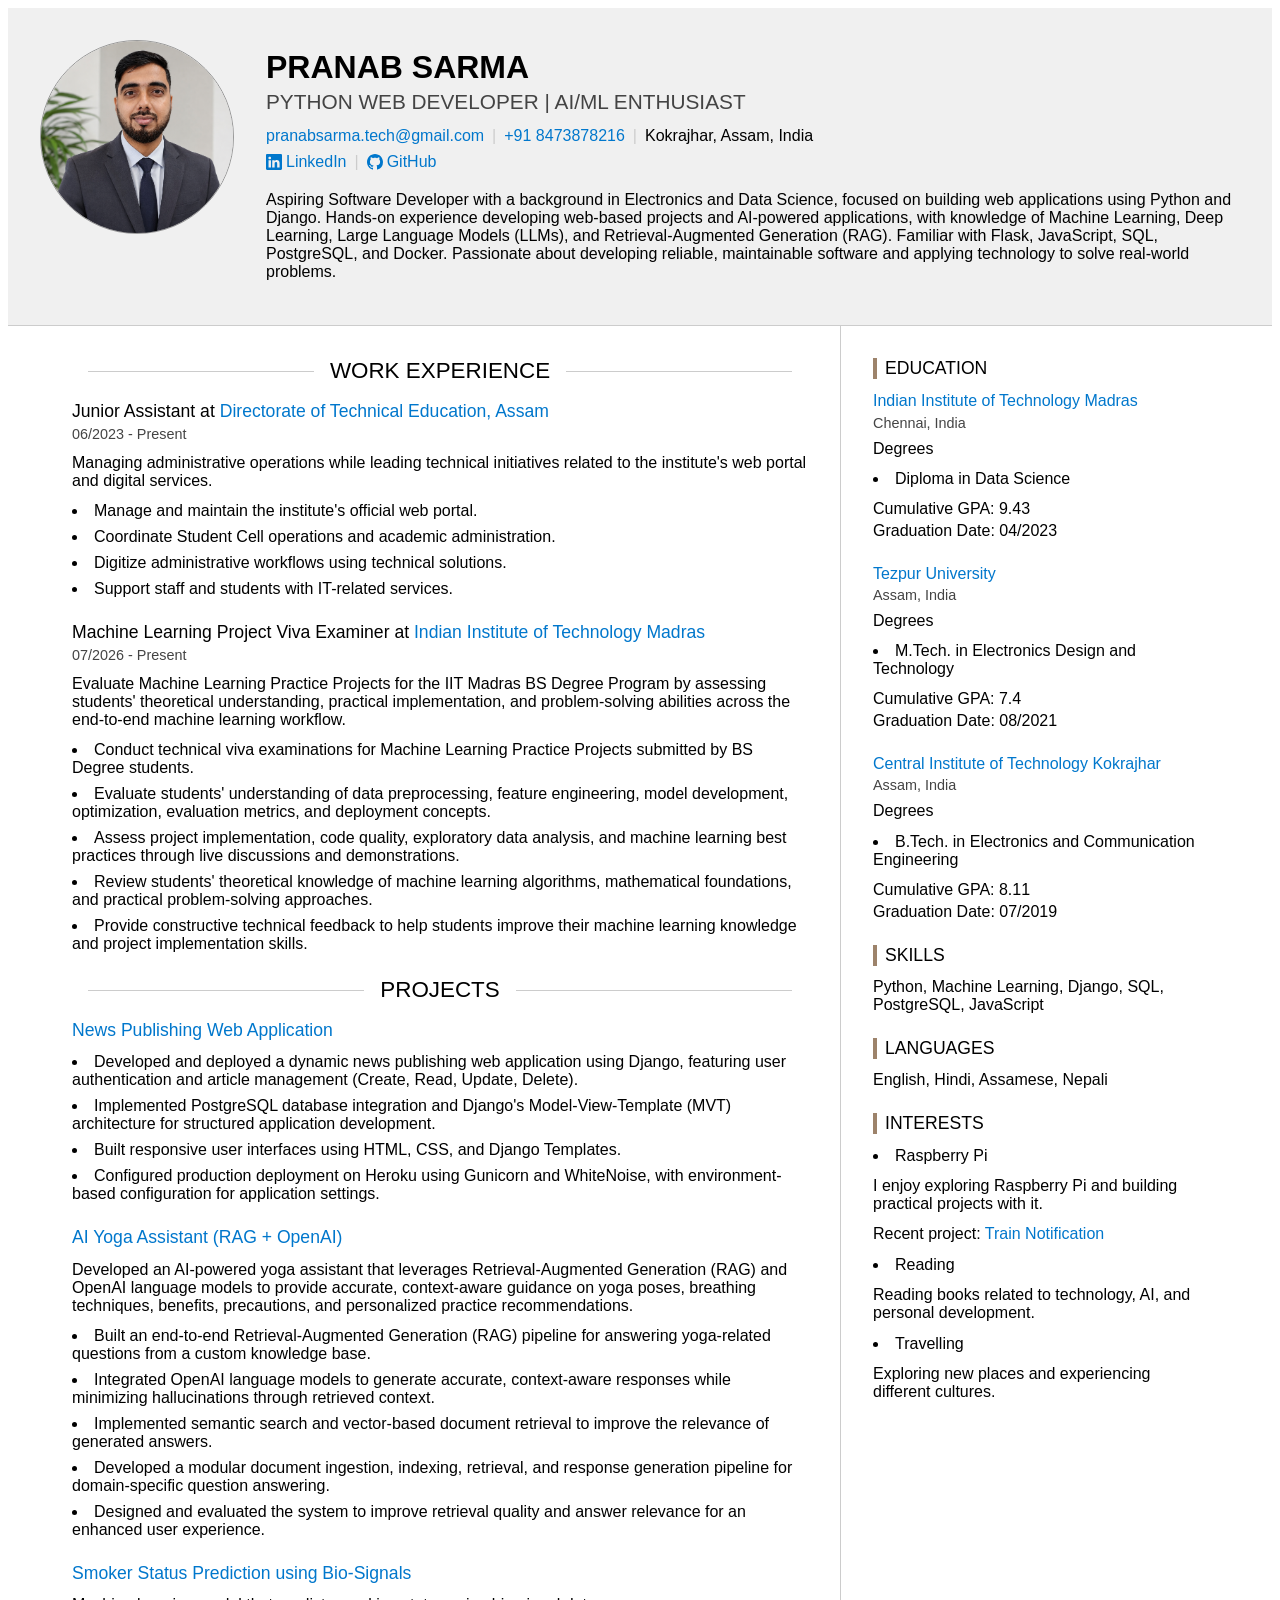
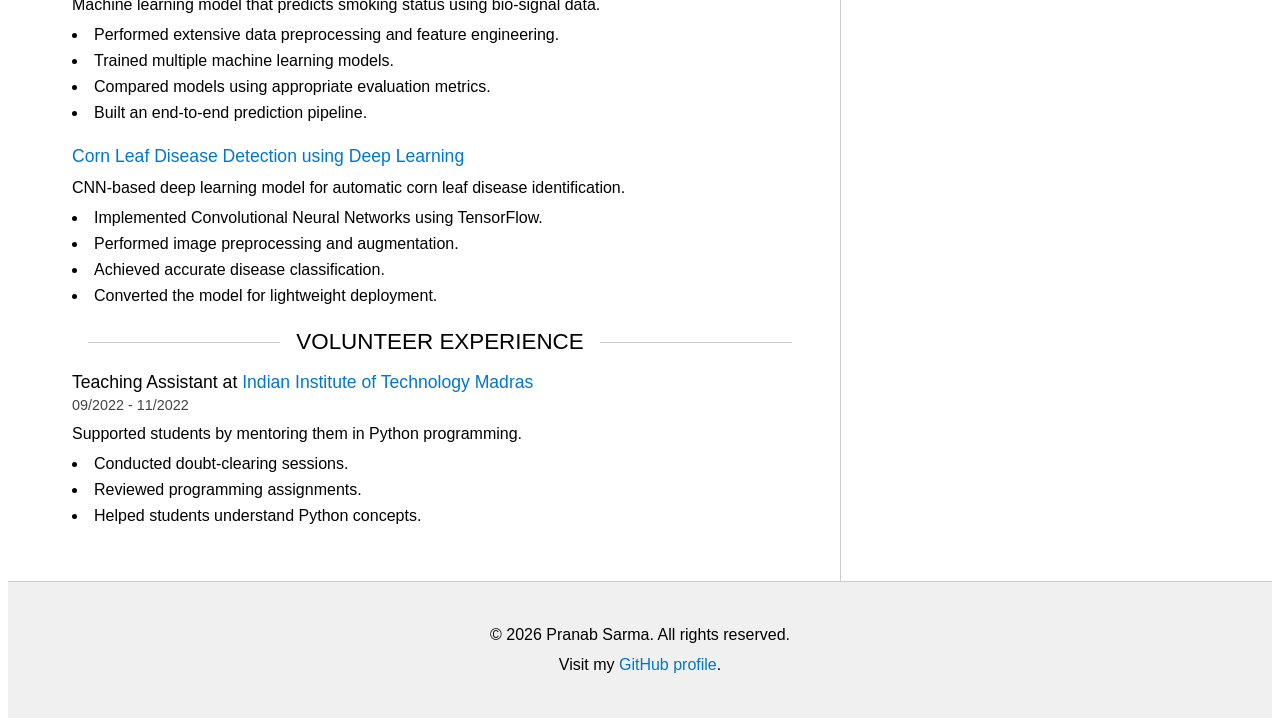
==== commit 5ca668ea: "Link footer to personal GitHub profile" ====
--- a/index.html
+++ b/index.html
@@ -427,7 +427,7 @@
     <footer class="page-footer">
       <div class="container">
         <p>© 2026 Pranab Sarma. All rights reserved.</p>
-        <p>Portfolio generated with <a href="https://github.com/CoreyMSchafer/portfolio_generator">Corey Schafer's portfolio generator</a>.</p>
+        <p>Visit my <a href="https://github.com/pranabsarma18">GitHub profile</a>.</p>
       </div>
     </footer>
 
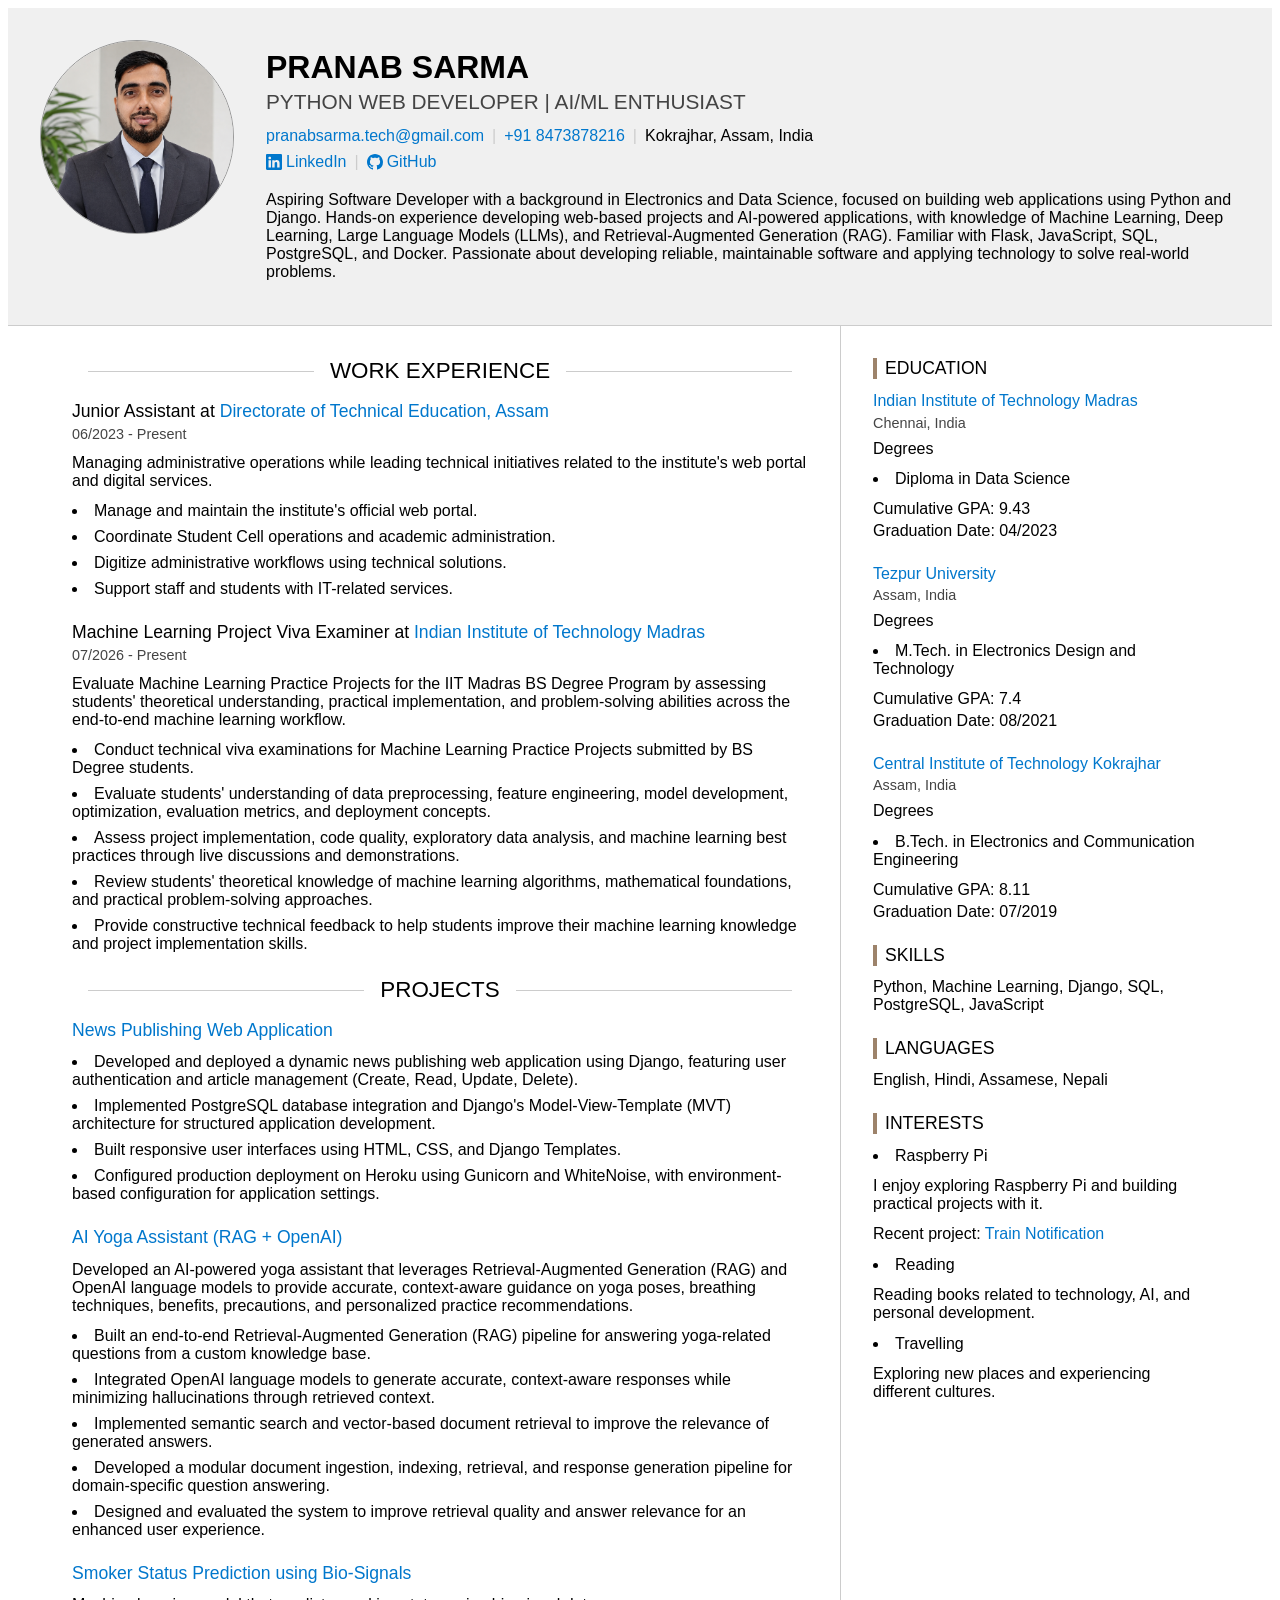
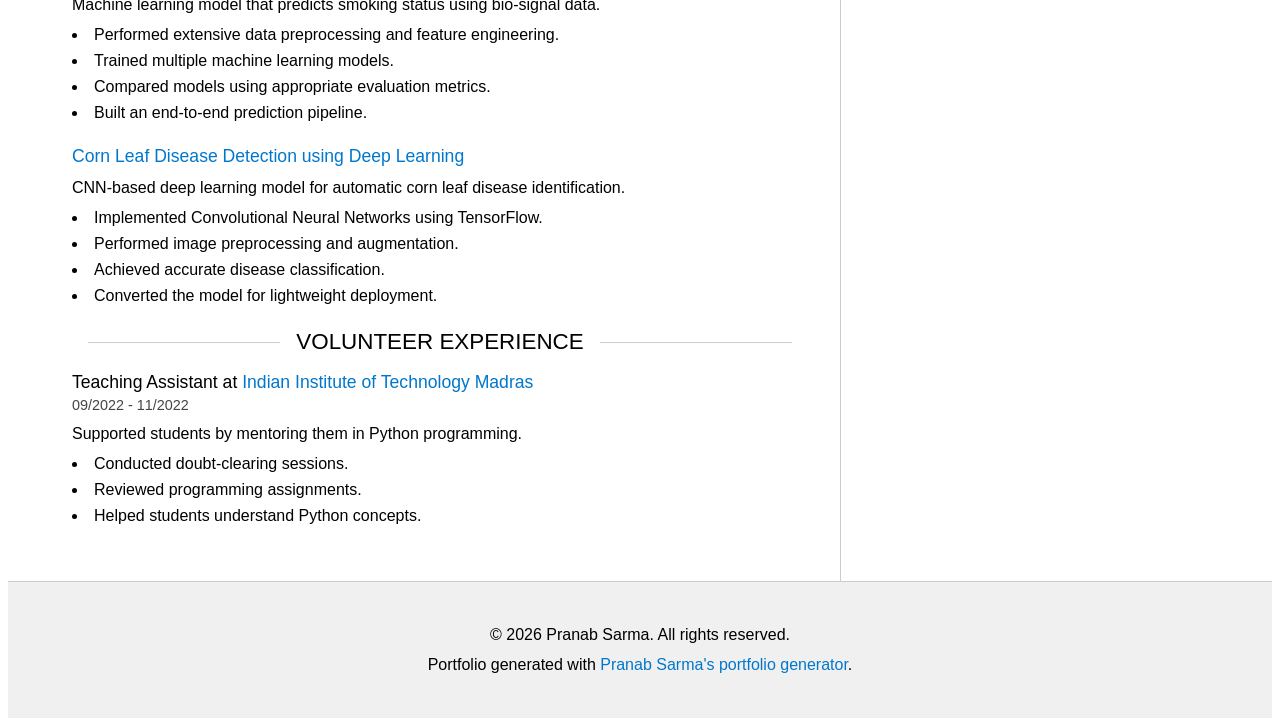
==== commit d3904f7e: "Credit personal portfolio generator in footer" ====
--- a/index.html
+++ b/index.html
@@ -427,7 +427,7 @@
     <footer class="page-footer">
       <div class="container">
         <p>© 2026 Pranab Sarma. All rights reserved.</p>
-        <p>Visit my <a href="https://github.com/pranabsarma18">GitHub profile</a>.</p>
+        <p>Portfolio generated with <a href="https://github.com/pranabsarma18/pranabsarma18.github.io">Pranab Sarma's portfolio generator</a>.</p>
       </div>
     </footer>
 
